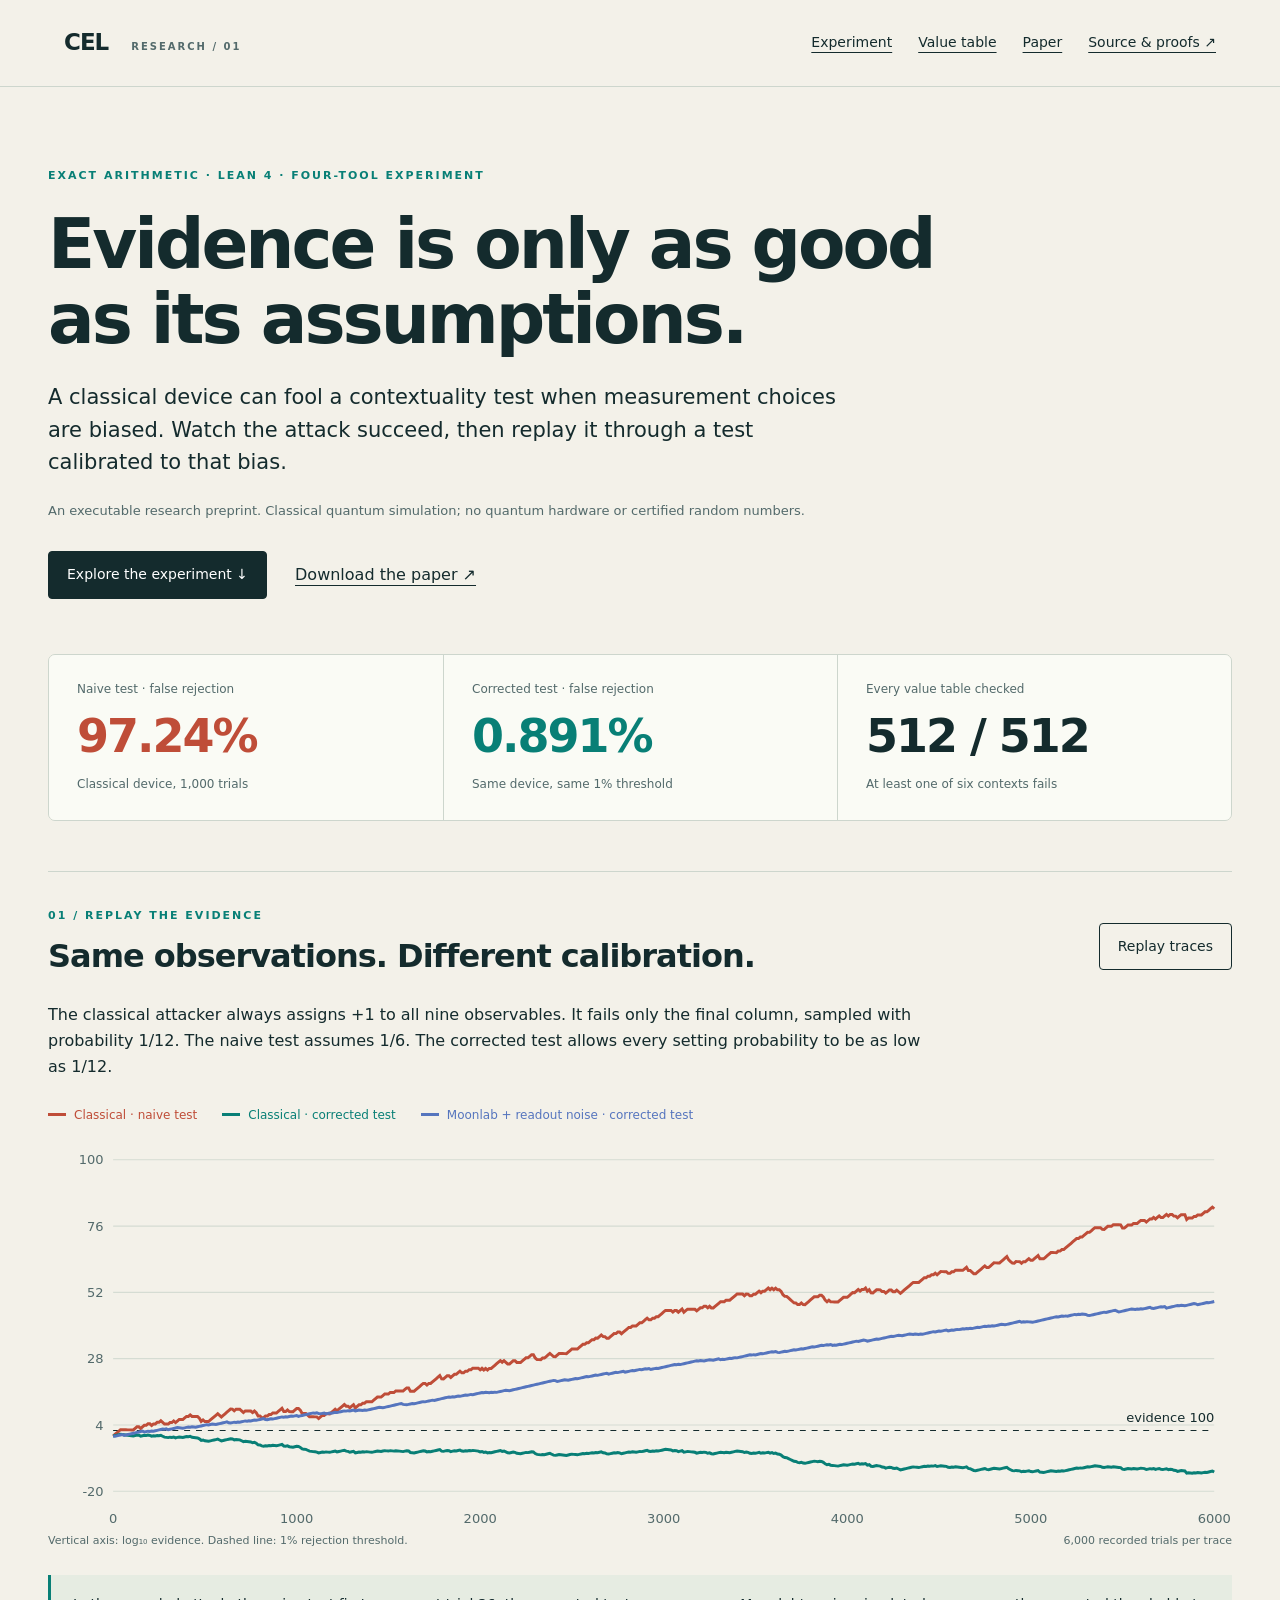
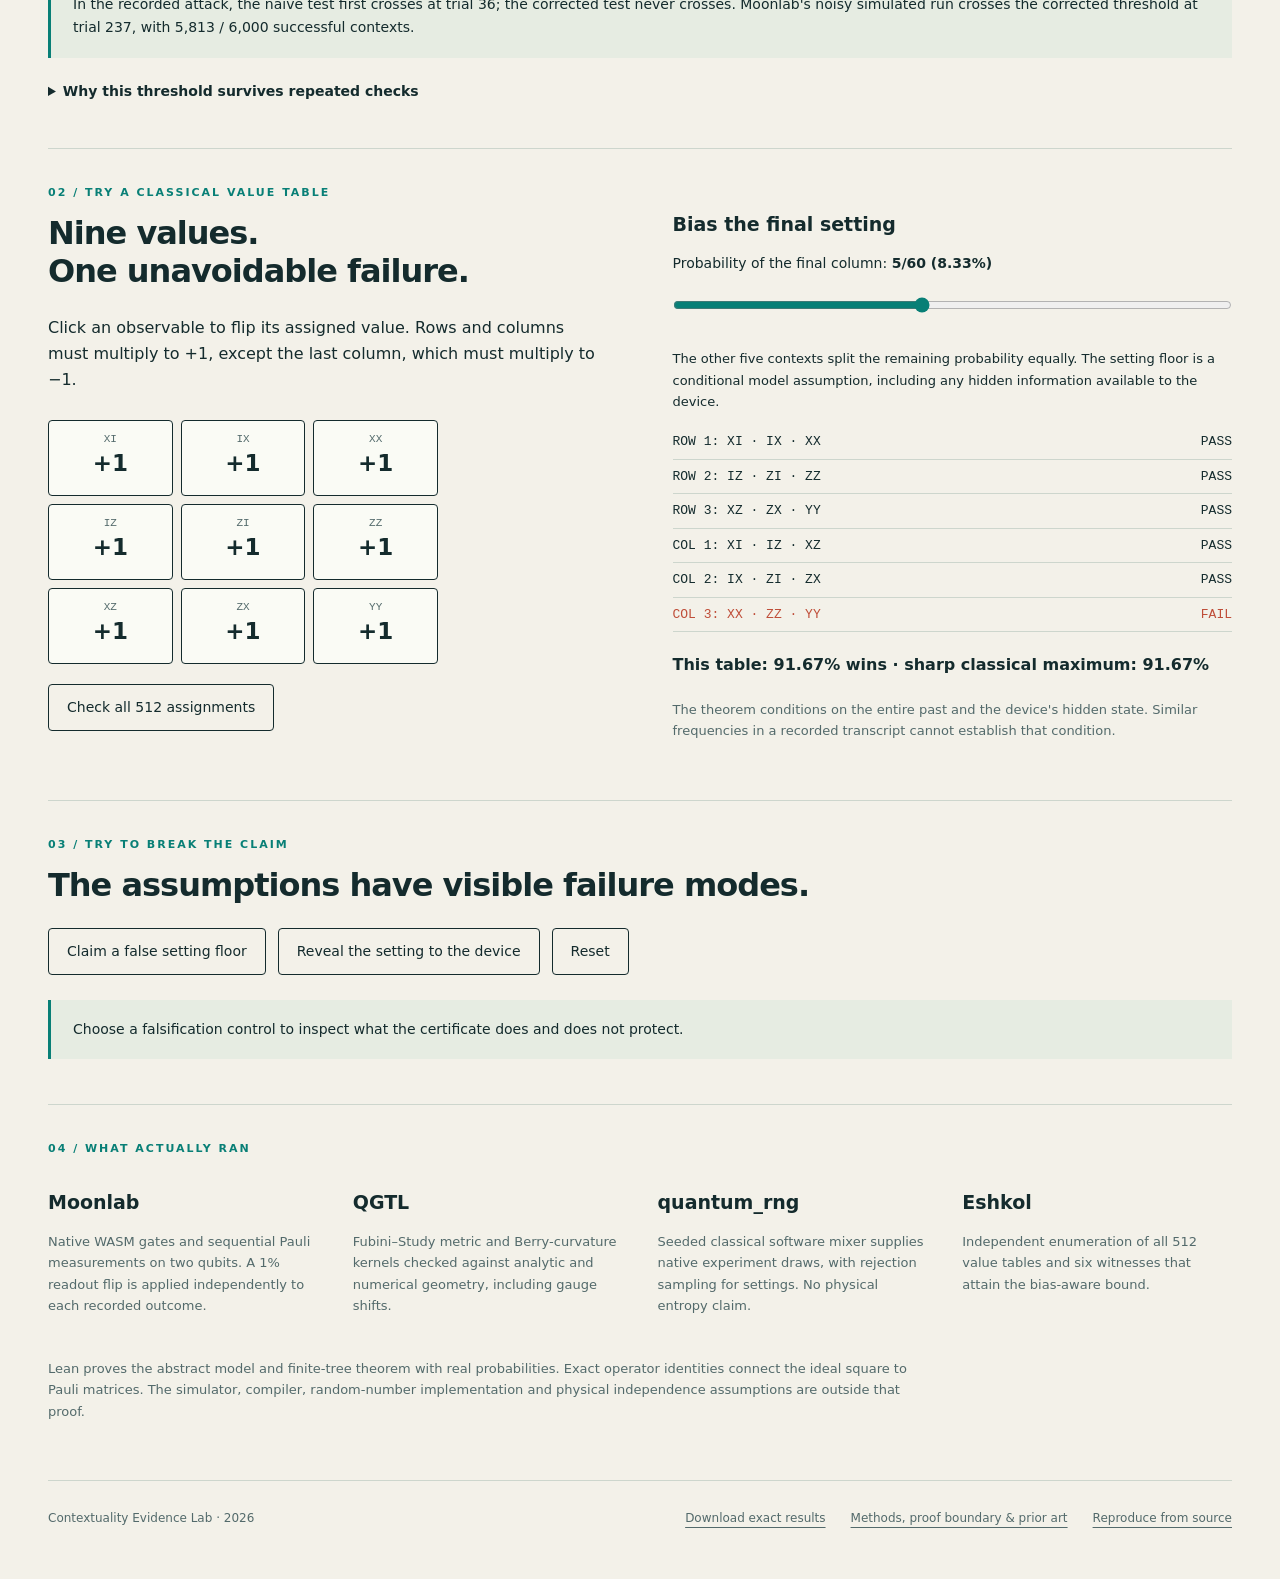
==== tracks/sequential-evidence/web/index.html @ ddd6d6eb "v2.0.0: unify four Pauli contextuality labs into Lean 4.35.0 Gold Standard monorepo" ====
<!doctype html>
<html lang="en"><head><meta charset="utf-8"><meta name="viewport" content="width=device-width,initial-scale=1">
<title>Contextuality Evidence Lab</title><link rel="stylesheet" href="style.css"></head>
<body>
<header><a class="brand" href="#">CEL <span>RESEARCH / 01</span></a><nav><a href="#experiment">Experiment</a><a href="#table">Value table</a><a href="paper/">Paper</a><a href="https://github.com/0thernes/contextuality-evidence-lab">Source & proofs ↗</a></nav></header>
<main>
<section class="hero"><div class="eyebrow">EXACT ARITHMETIC · LEAN 4 · FOUR-TOOL EXPERIMENT</div>
<h1>Evidence is only as good<br>as its assumptions.</h1>
<p class="intro">A classical device can fool a contextuality test when measurement choices are biased. Watch the attack succeed, then replay it through a test calibrated to that bias.</p>
<p class="scope">An executable research preprint. Classical quantum simulation; no quantum hardware or certified random numbers.</p>
<div class="hero-links"><a class="button" href="#experiment">Explore the experiment ↓</a><a href="paper/whitepaper.pdf">Download the paper ↗</a></div>
</section>
<section class="metrics" aria-label="Exact benchmark results"><article><span>Naive test · false rejection</span><strong id="naive-risk">Loading…</strong><small>Classical device, 1,000 trials</small></article><article><span>Corrected test · false rejection</span><strong id="safe-risk">Loading…</strong><small>Same device, same 1% threshold</small></article><article><span>Every value table checked</span><strong>512 / 512</strong><small>At least one of six contexts fails</small></article></section>
<section id="experiment" class="panel"><div class="section-title"><div><div class="eyebrow">01 / REPLAY THE EVIDENCE</div><h2>Same observations. Different calibration.</h2></div><button id="replay">Replay traces</button></div>
<p>The classical attacker always assigns +1 to all nine observables. It fails only the final column, sampled with probability 1/12. The naive test assumes 1/6. The corrected test allows every setting probability to be as low as 1/12.</p>
<div class="legend"><span class="naive">Classical · naive test</span><span class="protected">Classical · corrected test</span><span class="quantum">Moonlab + readout noise · corrected test</span></div>
<svg id="chart" viewBox="0 0 1000 330" role="img" aria-label="Logarithm of evidence against the value-table model over trials"></svg>
<div class="chart-footer"><span>Vertical axis: log₁₀ evidence. Dashed line: 1% rejection threshold.</span><span>6,000 recorded trials per trace</span></div>
<div id="replay-summary" class="result-text" aria-live="polite"></div>
<details><summary>Why this threshold survives repeated checks</summary><p>The corrected test multiplies by <b>57/55</b> after a win and <b>3/5</b> after a failure. If the conditional win probability is at most 11/12, the expected multiplier is at most 1. Lean checks that, on every valid finite adaptive tree, the probability of ever reaching evidence 100 is at most 1/100. Each tree can choose bets or stop using its past. This does not prove that a physical device obeys the model.</p></details>
</section>
<section id="table" class="panel two-col"><div><div class="eyebrow">02 / TRY A CLASSICAL VALUE TABLE</div><h2>Nine values.<br>One unavoidable failure.</h2><p>Click an observable to flip its assigned value. Rows and columns must multiply to +1, except the last column, which must multiply to −1.</p><div id="square" class="square"></div><button id="enumerate">Check all 512 assignments</button><p id="enumeration" aria-live="polite"></p></div><div class="settings"><h3>Bias the final setting</h3><label for="floor">Probability of the final column: <strong id="floor-label"></strong></label><input id="floor" type="range" min="1" max="10" value="5"><p>The other five contexts split the remaining probability equally. The setting floor is a conditional model assumption, including any hidden information available to the device.</p><div id="contexts" class="context-list"></div><div id="score" class="score"></div><p class="fine">The theorem conditions on the entire past and the device's hidden state. Similar frequencies in a recorded transcript cannot establish that condition.</p></div></section>
<section class="panel"><div class="eyebrow">03 / TRY TO BREAK THE CLAIM</div><h2>The assumptions have visible failure modes.</h2><div class="controls"><button id="bad-floor">Claim a false setting floor</button><button id="leak">Reveal the setting to the device</button><button id="reset-control">Reset</button></div><div id="control-result" class="result-text" aria-live="polite">Choose a falsification control to inspect what the certificate does and does not protect.</div></section>
<section class="panel"><div class="eyebrow">04 / WHAT ACTUALLY RAN</div><div class="stack-grid"><article><h3>Moonlab</h3><p>Native WASM gates and sequential Pauli measurements on two qubits. A 1% readout flip is applied independently to each recorded outcome.</p></article><article><h3>QGTL</h3><p>Fubini–Study metric and Berry-curvature kernels checked against analytic and numerical geometry, including gauge shifts.</p></article><article><h3>quantum_rng</h3><p>Seeded classical software mixer supplies native experiment draws, with rejection sampling for settings. No physical entropy claim.</p></article><article><h3>Eshkol</h3><p>Independent enumeration of all 512 value tables and six witnesses that attain the bias-aware bound.</p></article></div><p class="fine">Lean proves the abstract model and finite-tree theorem with real probabilities. Exact operator identities connect the ideal square to Pauli matrices. The simulator, compiler, random-number implementation and physical independence assumptions are outside that proof.</p></section>
<footer><span>Contextuality Evidence Lab · 2026</span><a href="experiment.json">Download exact results</a><a href="paper/">Methods, proof boundary & prior art</a><a href="https://github.com/0thernes/contextuality-evidence-lab">Reproduce from source</a></footer>
</main><script type="module" src="app.mjs"></script></body></html>
---- tracks/sequential-evidence/web/style.css ----
:root{--bg:#f3f1e9;--ink:#142b2d;--muted:#536a6b;--line:#cdd6cd;--teal:#087f76;--red:#bf4d38;--blue:#5575be}*{box-sizing:border-box}html{scroll-behavior:smooth}body{margin:0;background:var(--bg);color:var(--ink);font:16px/1.65 system-ui,-apple-system,Segoe UI,sans-serif}header{border-bottom:1px solid var(--line);padding:24px 5vw;display:flex;align-items:center;justify-content:space-between}a{color:inherit;text-underline-offset:5px}nav{display:flex;gap:26px;font-size:14px}.brand{font-weight:850;letter-spacing:-1px;text-decoration:none;font-size:23px}.brand span{letter-spacing:2px;font-size:10px;color:var(--muted);margin-left:16px}main{max-width:1280px;padding:0 48px;margin:auto}.hero{padding:80px 0 55px}.eyebrow{font-size:11px;letter-spacing:2px;font-weight:750;color:var(--teal)}h1{font-size:clamp(38px,5.4vw,72px);line-height:1.08;letter-spacing:-3px;margin:22px 0 25px;font-weight:650}h2{font-size:32px;line-height:1.2;letter-spacing:-1px;font-weight:650;margin:12px 0 24px}h3{font-size:19px;margin:0 0 12px}p{max-width:880px}.intro{font-size:21px;line-height:1.55;max-width:810px}.scope,.fine{font-size:13px;color:var(--muted)}.hero-links{display:flex;align-items:center;gap:28px;margin-top:30px}button,.button{border:1px solid var(--ink);padding:11px 18px;color:var(--ink);background:transparent;border-radius:4px;font:inherit;font-size:14px;cursor:pointer;text-decoration:none}button:hover,.button:hover{background:#dce8df}.button{background:var(--ink);color:#fff}.metrics{display:grid;grid-template-columns:repeat(3,1fr);margin-bottom:50px;border:1px solid var(--line);border-radius:7px;overflow:hidden}.metrics article{padding:25px 28px;background:#fafbf5}.metrics article+article{border-left:1px solid var(--line)}.metrics span,.metrics small{display:block;font-size:12px;color:var(--muted)}.metrics strong{font-size:46px;font-weight:650;letter-spacing:-2px;display:block}.metrics article:first-child strong{color:var(--red)}.metrics article:nth-child(2) strong{color:var(--teal)}.panel{padding:35px 0 45px;border-top:1px solid var(--line)}.section-title{display:flex;align-items:center;justify-content:space-between}.section-title h2{margin-bottom:10px}.legend{display:flex;flex-wrap:wrap;gap:25px;font-size:12px;margin-top:25px}.legend span:before{content:' ';width:18px;height:3px;display:inline-block;margin:0 8px 3px 0;background:currentColor}.naive{color:var(--red)}.protected{color:var(--teal)}.quantum{color:var(--blue)}svg{width:100%;height:auto;display:block;margin-top:16px;overflow:visible}.chart-footer{display:flex;justify-content:space-between;font-size:11px;color:var(--muted)}.result-text{border-left:3px solid var(--teal);background:#e6ece2;padding:18px 22px;margin-top:25px;font-size:14px}details{font-size:14px;margin-top:22px}summary{cursor:pointer;font-weight:600}.two-col{display:grid;grid-template-columns:1fr 1fr;gap:65px}.square{display:grid;grid-template-columns:repeat(3,1fr);gap:8px;margin:26px 0 20px;max-width:390px}.square button{height:76px;background:#fafbf5;display:flex;flex-direction:column;align-items:center;justify-content:center}.square button b{font-size:23px}.square button span{font:11px monospace;color:var(--muted)}.square button.negative{background:#ead7d0}.settings{padding:25px 0 0}label{font-size:14px;display:block}input[type=range]{width:100%;accent-color:var(--teal);margin:22px 0}.settings p{font-size:13px}.context-list div{display:flex;justify-content:space-between;border-bottom:1px solid var(--line);padding:7px 0;font:13px/1.5 monospace}.context-list .fail{color:var(--red)}.score{font-weight:700;margin:20px 0}.controls{display:flex;flex-wrap:wrap;gap:12px}.stack-grid{display:grid;grid-template-columns:repeat(4,1fr);gap:35px;margin:28px 0}.stack-grid p{font-size:13px;color:var(--muted)}footer{display:flex;flex-wrap:wrap;gap:25px;border-top:1px solid var(--line);padding:28px 0 50px;font-size:12px;color:var(--muted)}footer span{margin-right:auto}@media(max-width:750px){main{padding:0 22px}header{padding:18px 22px}nav a:first-child,nav a:nth-child(2){display:none}.brand span{display:none}.hero{padding-top:50px}h1{letter-spacing:-1.8px}.intro{font-size:18px}.metrics{grid-template-columns:1fr}.metrics article+article{border-left:0;border-top:1px solid var(--line)}.metrics article{padding:18px 22px}.metrics strong{font-size:36px}.two-col{grid-template-columns:1fr;gap:10px}.stack-grid{grid-template-columns:1fr 1fr;gap:20px}.section-title{align-items:flex-start;gap:15px}.section-title button{white-space:nowrap}.chart-footer{flex-direction:column}.hero-links{gap:16px;font-size:13px}}
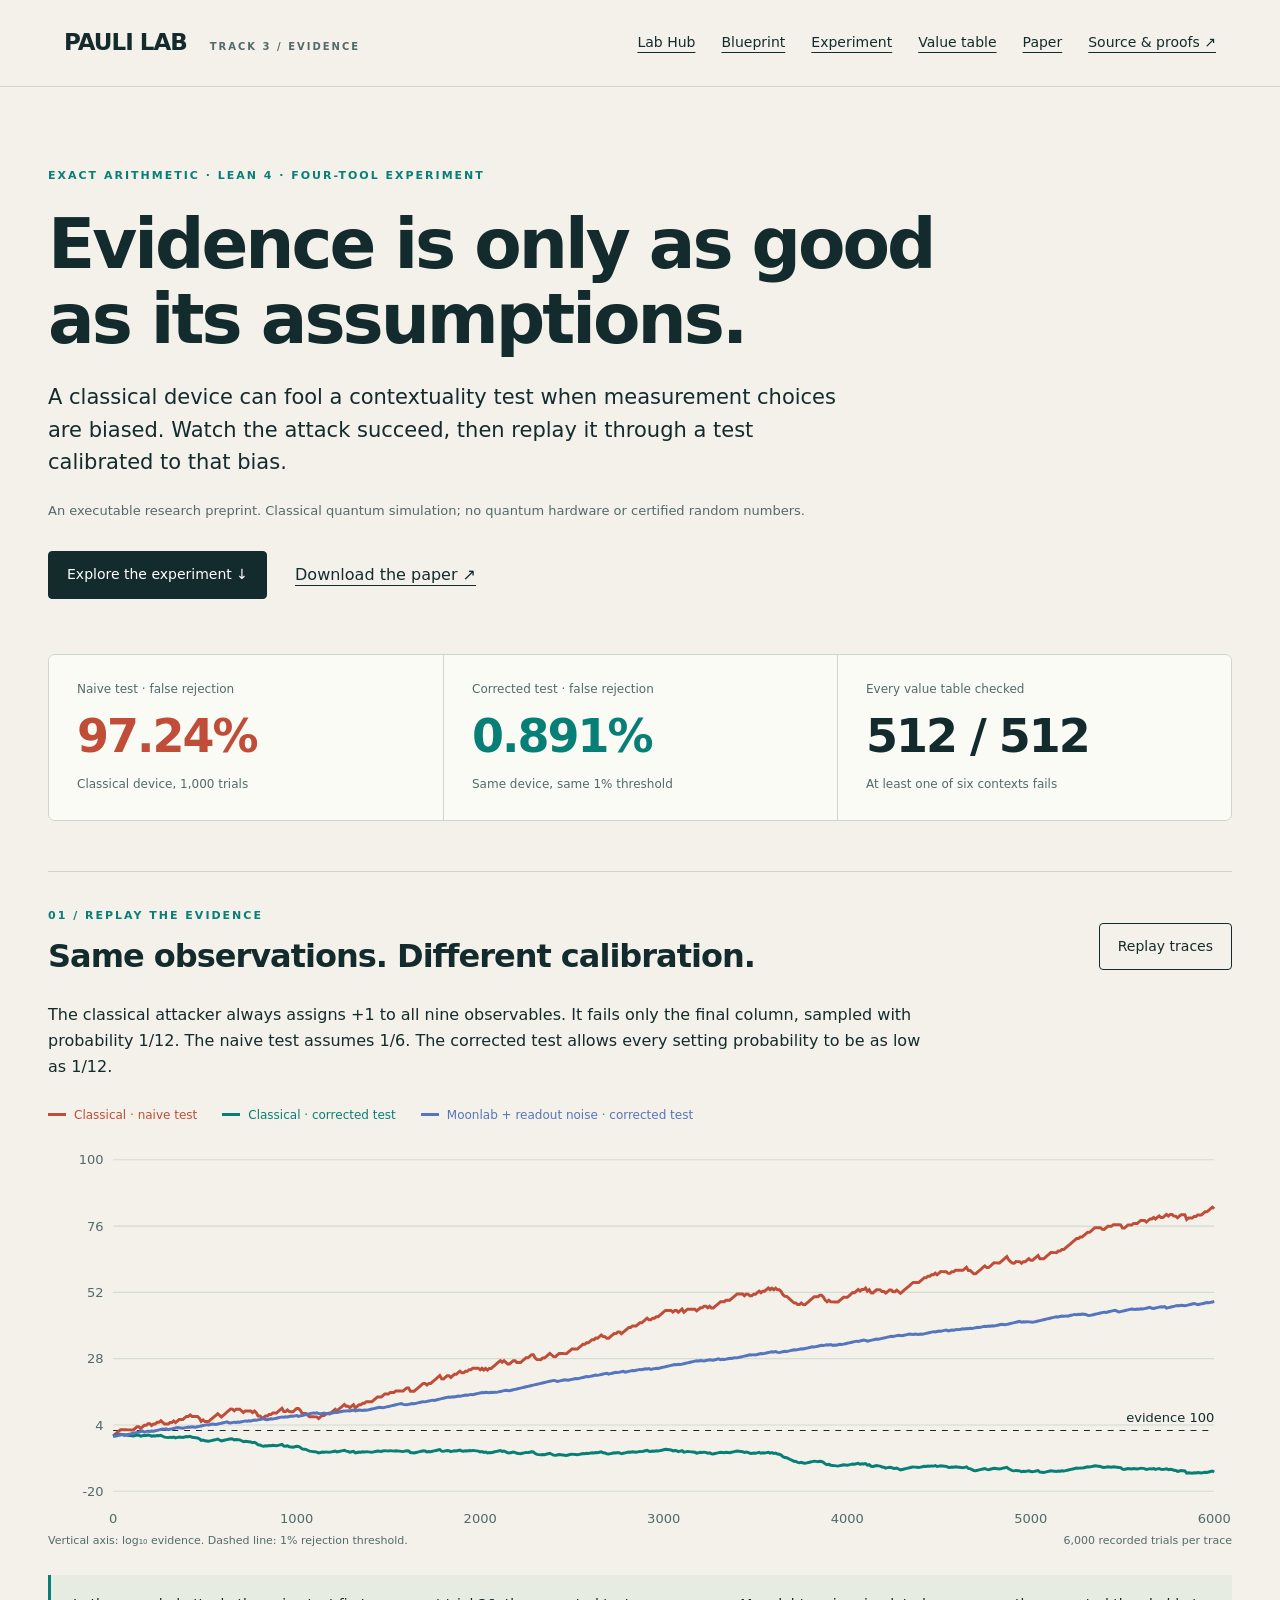
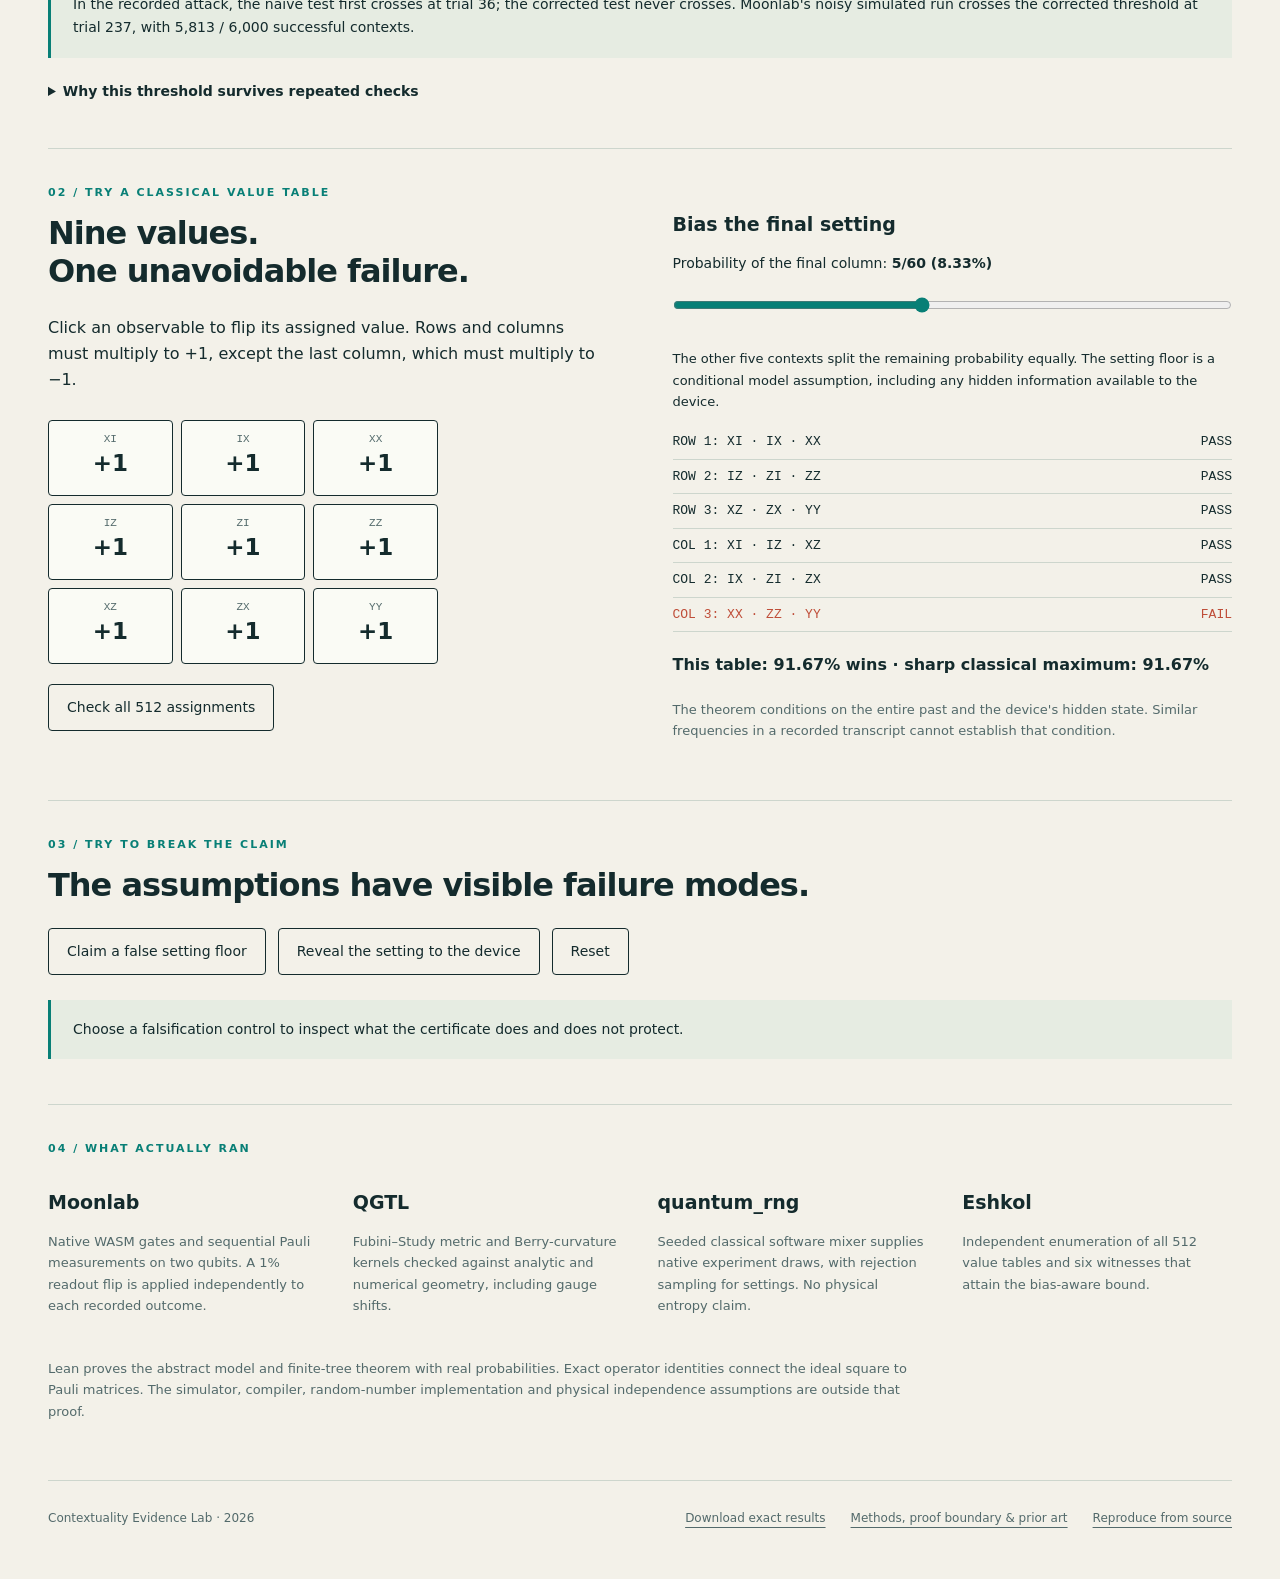
==== commit 5e2fbd7a: "chore(release): v2.5.0 Pass 6 TOC hardening (0-warning C11, manuscript path sync, interactive explor" ====
--- a/tracks/sequential-evidence/web/index.html
+++ b/tracks/sequential-evidence/web/index.html
@@ -2,13 +2,13 @@
 <html lang="en"><head><meta charset="utf-8"><meta name="viewport" content="width=device-width,initial-scale=1">
 <title>Contextuality Evidence Lab</title><link rel="stylesheet" href="style.css"></head>
 <body>
-<header><a class="brand" href="#">CEL <span>RESEARCH / 01</span></a><nav><a href="#experiment">Experiment</a><a href="#table">Value table</a><a href="paper/">Paper</a><a href="https://github.com/0thernes/contextuality-evidence-lab">Source & proofs ↗</a></nav></header>
+<header><a class="brand" href="../">PAULI LAB <span>TRACK 3 / EVIDENCE</span></a><nav><a href="../">Lab Hub</a><a href="../blueprint/">Blueprint</a><a href="#experiment">Experiment</a><a href="#table">Value table</a><a href="../papers/sequential-evidence/whitepaper.pdf">Paper</a><a href="https://github.com/0thernes/pauli-contextuality-lab">Source &amp; proofs ↗</a></nav></header>
 <main>
 <section class="hero"><div class="eyebrow">EXACT ARITHMETIC · LEAN 4 · FOUR-TOOL EXPERIMENT</div>
 <h1>Evidence is only as good<br>as its assumptions.</h1>
 <p class="intro">A classical device can fool a contextuality test when measurement choices are biased. Watch the attack succeed, then replay it through a test calibrated to that bias.</p>
 <p class="scope">An executable research preprint. Classical quantum simulation; no quantum hardware or certified random numbers.</p>
-<div class="hero-links"><a class="button" href="#experiment">Explore the experiment ↓</a><a href="paper/whitepaper.pdf">Download the paper ↗</a></div>
+<div class="hero-links"><a class="button" href="#experiment">Explore the experiment ↓</a><a href="../papers/sequential-evidence/whitepaper.pdf">Download the paper ↗</a></div>
 </section>
 <section class="metrics" aria-label="Exact benchmark results"><article><span>Naive test · false rejection</span><strong id="naive-risk">Loading…</strong><small>Classical device, 1,000 trials</small></article><article><span>Corrected test · false rejection</span><strong id="safe-risk">Loading…</strong><small>Same device, same 1% threshold</small></article><article><span>Every value table checked</span><strong>512 / 512</strong><small>At least one of six contexts fails</small></article></section>
 <section id="experiment" class="panel"><div class="section-title"><div><div class="eyebrow">01 / REPLAY THE EVIDENCE</div><h2>Same observations. Different calibration.</h2></div><button id="replay">Replay traces</button></div>
@@ -22,5 +22,5 @@
 <section id="table" class="panel two-col"><div><div class="eyebrow">02 / TRY A CLASSICAL VALUE TABLE</div><h2>Nine values.<br>One unavoidable failure.</h2><p>Click an observable to flip its assigned value. Rows and columns must multiply to +1, except the last column, which must multiply to −1.</p><div id="square" class="square"></div><button id="enumerate">Check all 512 assignments</button><p id="enumeration" aria-live="polite"></p></div><div class="settings"><h3>Bias the final setting</h3><label for="floor">Probability of the final column: <strong id="floor-label"></strong></label><input id="floor" type="range" min="1" max="10" value="5"><p>The other five contexts split the remaining probability equally. The setting floor is a conditional model assumption, including any hidden information available to the device.</p><div id="contexts" class="context-list"></div><div id="score" class="score"></div><p class="fine">The theorem conditions on the entire past and the device's hidden state. Similar frequencies in a recorded transcript cannot establish that condition.</p></div></section>
 <section class="panel"><div class="eyebrow">03 / TRY TO BREAK THE CLAIM</div><h2>The assumptions have visible failure modes.</h2><div class="controls"><button id="bad-floor">Claim a false setting floor</button><button id="leak">Reveal the setting to the device</button><button id="reset-control">Reset</button></div><div id="control-result" class="result-text" aria-live="polite">Choose a falsification control to inspect what the certificate does and does not protect.</div></section>
 <section class="panel"><div class="eyebrow">04 / WHAT ACTUALLY RAN</div><div class="stack-grid"><article><h3>Moonlab</h3><p>Native WASM gates and sequential Pauli measurements on two qubits. A 1% readout flip is applied independently to each recorded outcome.</p></article><article><h3>QGTL</h3><p>Fubini–Study metric and Berry-curvature kernels checked against analytic and numerical geometry, including gauge shifts.</p></article><article><h3>quantum_rng</h3><p>Seeded classical software mixer supplies native experiment draws, with rejection sampling for settings. No physical entropy claim.</p></article><article><h3>Eshkol</h3><p>Independent enumeration of all 512 value tables and six witnesses that attain the bias-aware bound.</p></article></div><p class="fine">Lean proves the abstract model and finite-tree theorem with real probabilities. Exact operator identities connect the ideal square to Pauli matrices. The simulator, compiler, random-number implementation and physical independence assumptions are outside that proof.</p></section>
-<footer><span>Contextuality Evidence Lab · 2026</span><a href="experiment.json">Download exact results</a><a href="paper/">Methods, proof boundary & prior art</a><a href="https://github.com/0thernes/contextuality-evidence-lab">Reproduce from source</a></footer>
+<footer><span>Contextuality Evidence Lab · 2026</span><a href="experiment.json">Download exact results</a><a href="../papers/sequential-evidence/whitepaper.pdf">Methods, proof boundary & prior art</a><a href="https://github.com/0thernes/pauli-contextuality-lab">Reproduce from source</a></footer>
 </main><script type="module" src="app.mjs"></script></body></html>
